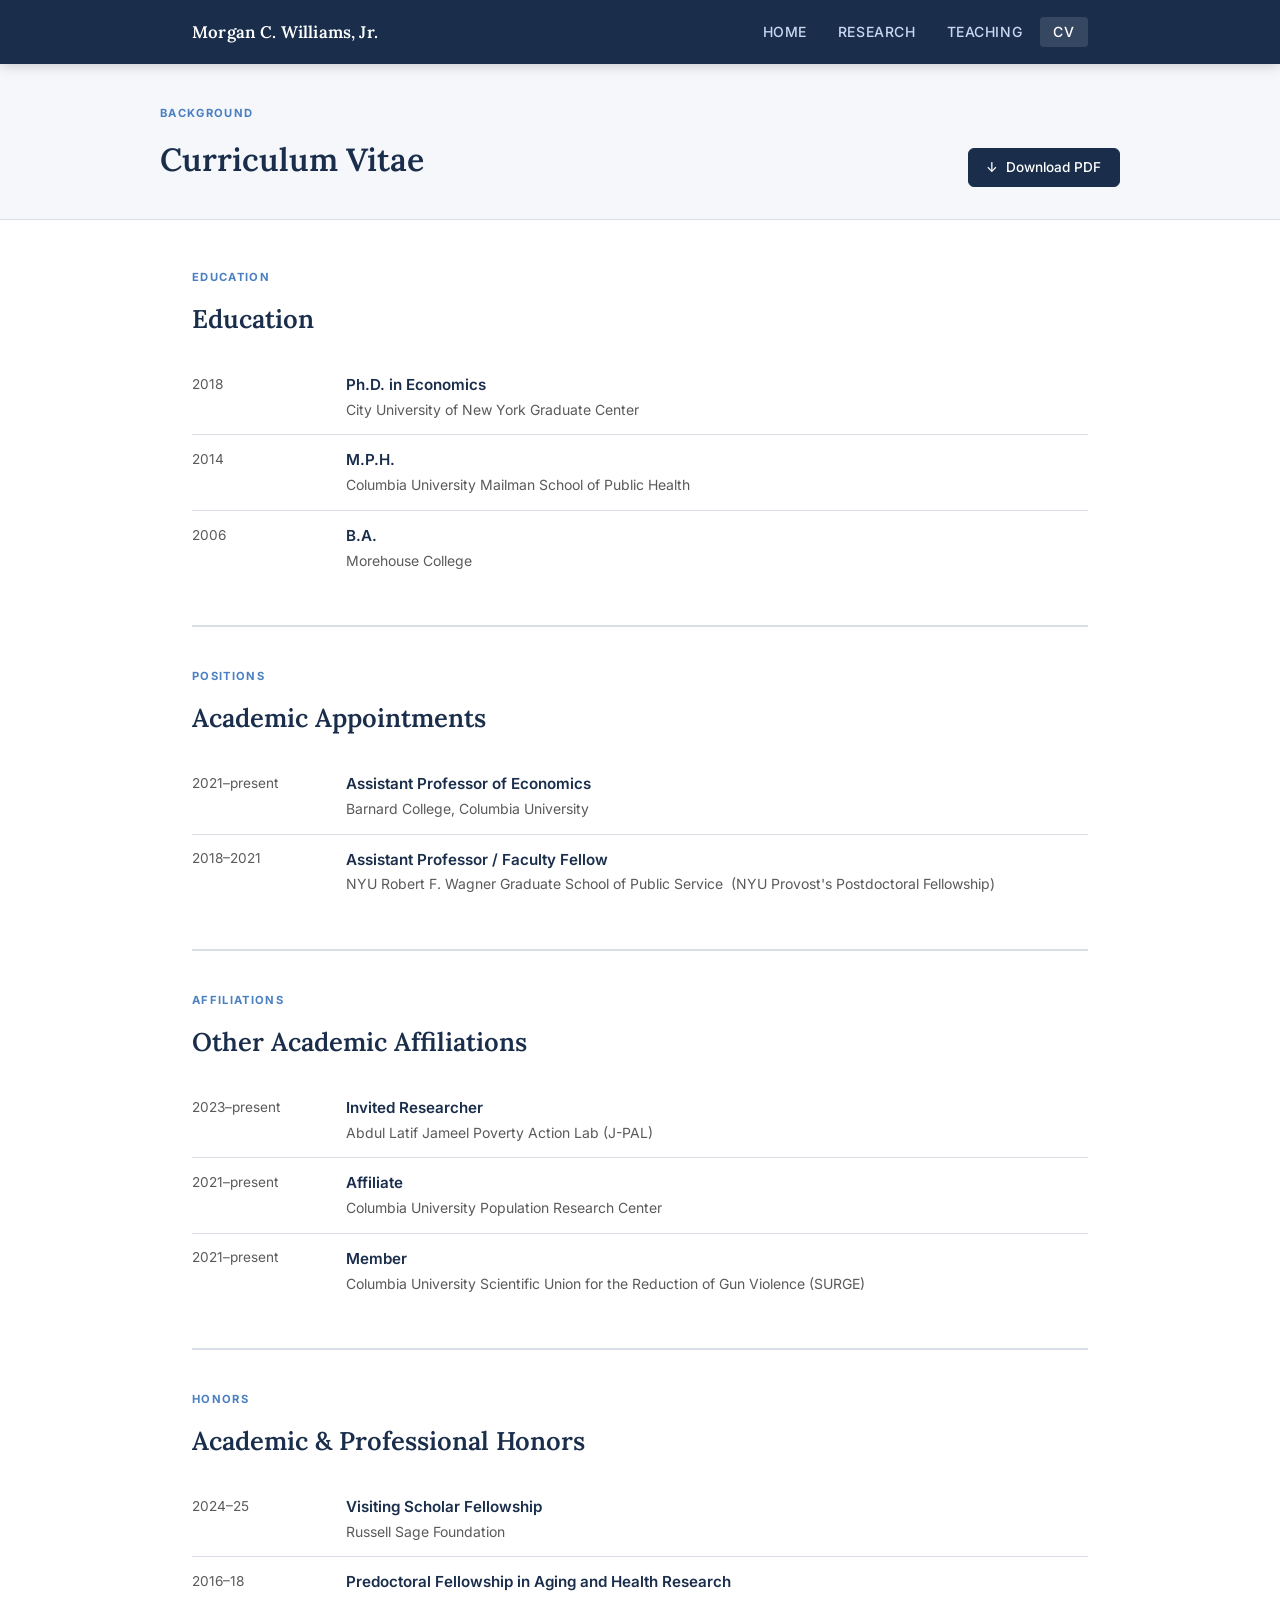
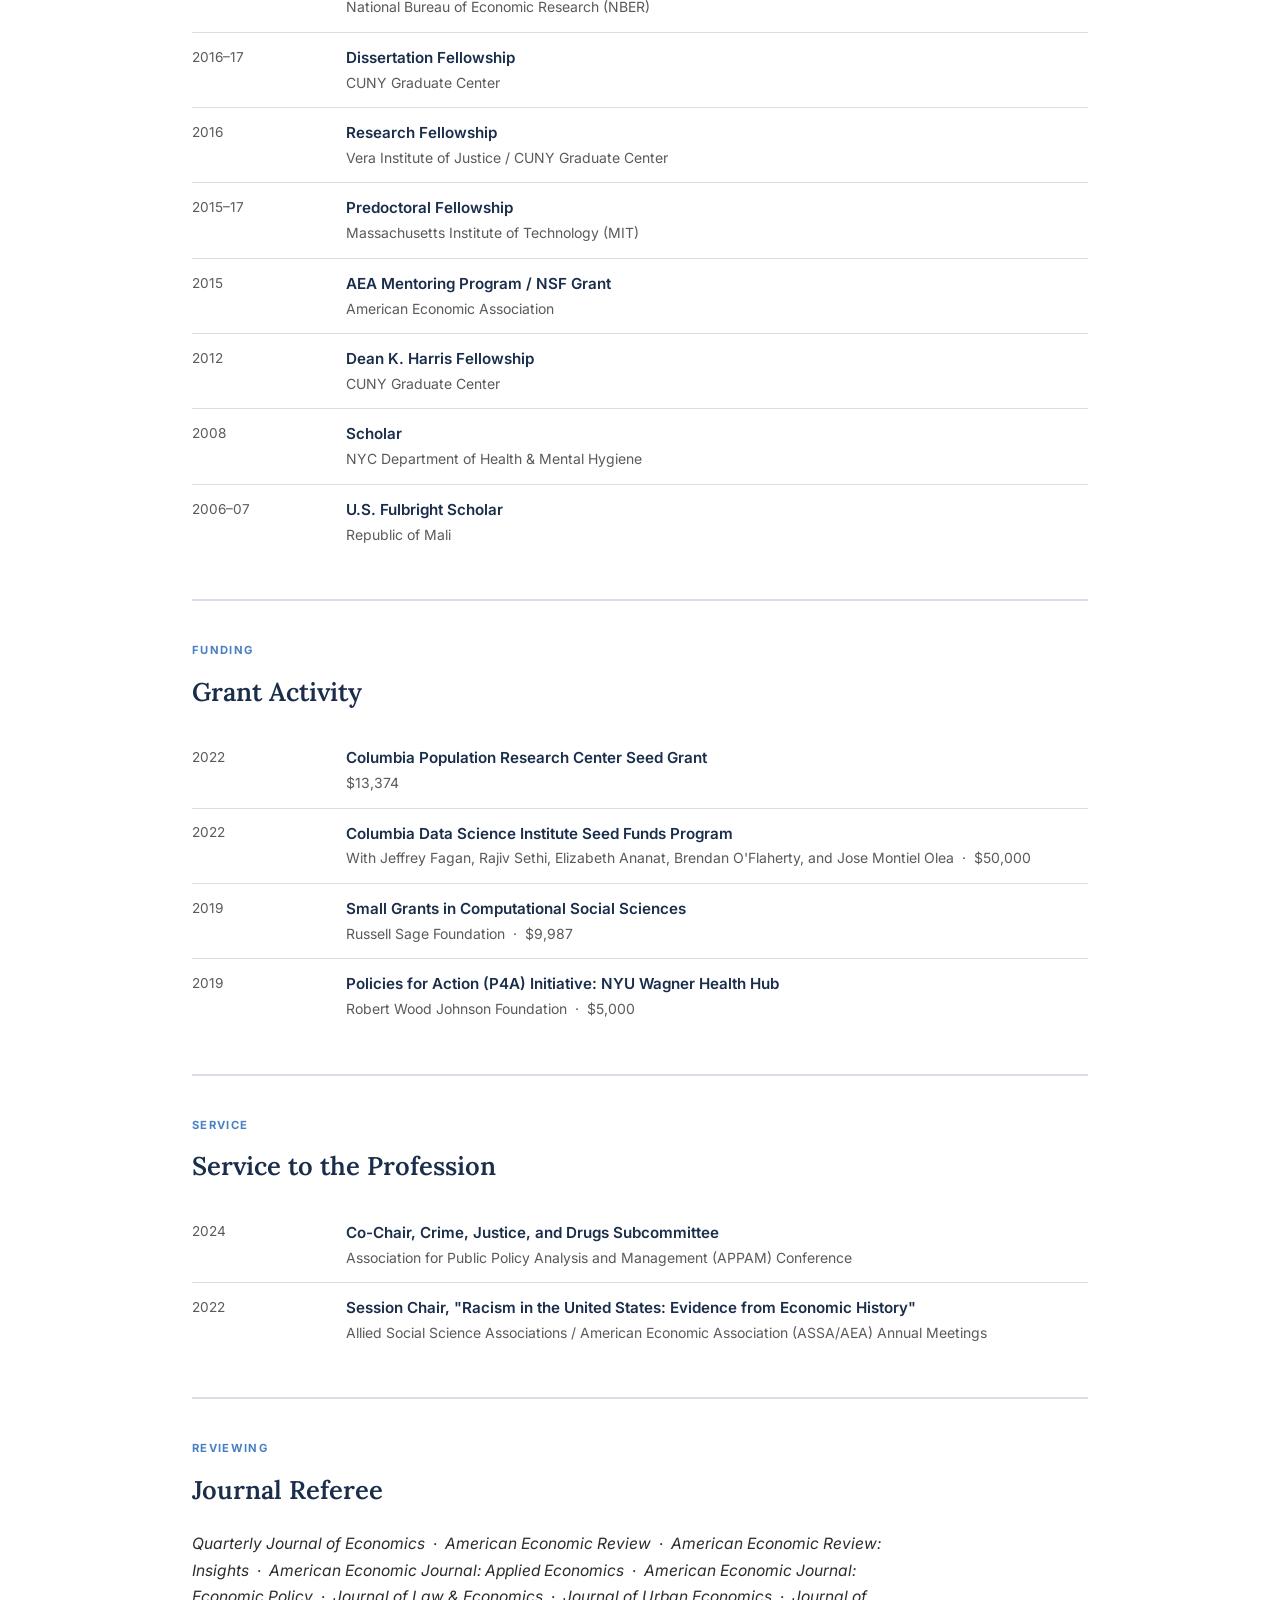
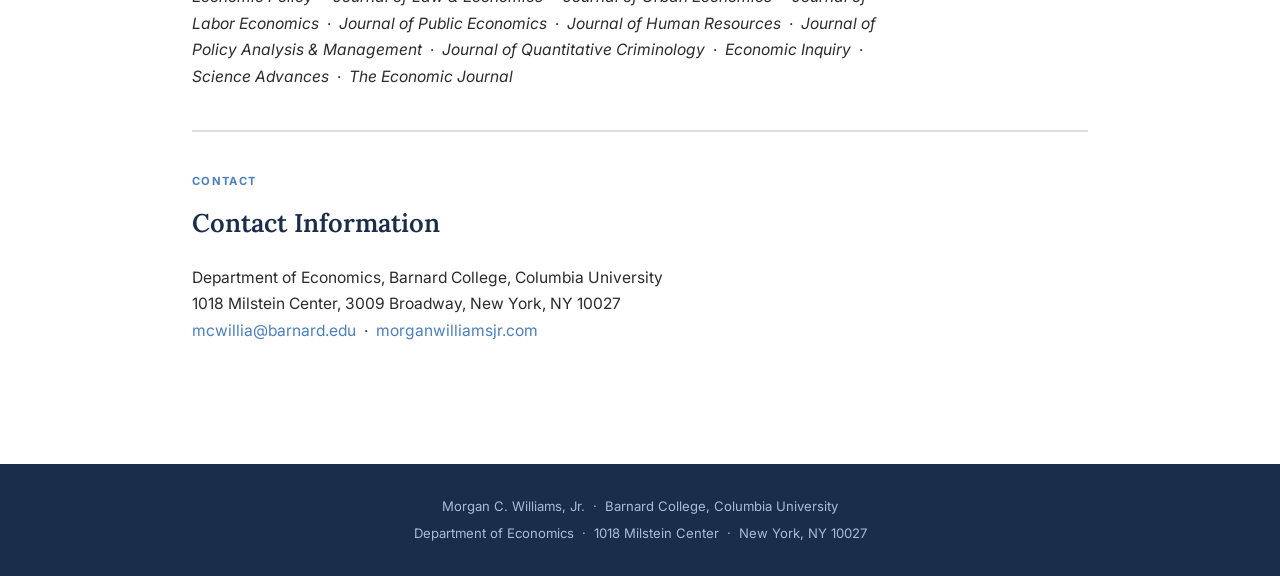
==== cv.html @ 5cbccba2 "Add files via upload" ====
<!DOCTYPE html>
<html lang="en">
<head>
  <meta charset="UTF-8" />
  <meta name="viewport" content="width=device-width, initial-scale=1.0" />
  <title>CV | Morgan C. Williams, Jr.</title>
  <meta name="description" content="Curriculum vitae of Morgan C. Williams, Jr., Assistant Professor of Economics at Barnard College, Columbia University." />
  <link rel="stylesheet" href="assets/css/style.css" />
</head>
<body>

  <!-- ===== Navigation ===== -->
  <nav>
    <div class="nav-inner">
      <a class="nav-brand" href="index.html">Morgan C. Williams, Jr.</a>
      <button class="hamburger" aria-label="Toggle menu">
        <span></span><span></span><span></span>
      </button>
      <ul class="nav-links">
        <li><a href="index.html">Home</a></li>
        <li><a href="research.html">Research</a></li>
        <li><a href="teaching.html">Teaching</a></li>
        <li><a href="cv.html" class="active">CV</a></li>
      </ul>
    </div>
  </nav>

  <!-- ===== Page Header ===== -->
  <div style="background: var(--bg-alt); border-bottom: 1px solid var(--border); padding: 2.5rem 2rem 2rem;">
    <div style="max-width: var(--max-width); margin: 0 auto; display:flex; align-items:flex-end; justify-content:space-between; flex-wrap:wrap; gap:1rem;">
      <div>
        <p class="section-label">Background</p>
        <h1 style="font-family:'Lora',serif; font-size:2rem; color:var(--navy); font-weight:600;">Curriculum Vitae</h1>
      </div>
      <a class="btn btn-primary" href="assets/files/cv.pdf" target="_blank" rel="noopener">
        ↓ &nbsp;Download PDF
      </a>
    </div>
  </div>

  <!-- ===== Main Content ===== -->
  <main class="page-wrapper">

    <!-- Education -->
    <section class="cv-section">
      <p class="section-label">Education</p>
      <h2 class="section-heading">Education</h2>

      <div class="cv-entry">
        <div class="cv-year">2018</div>
        <div class="cv-detail">
          <strong>Ph.D. in Economics</strong>
          <span>City University of New York Graduate Center</span>
        </div>
      </div>

      <div class="cv-entry">
        <div class="cv-year">2014</div>
        <div class="cv-detail">
          <strong>M.P.H.</strong>
          <span>Columbia University Mailman School of Public Health</span>
        </div>
      </div>

      <div class="cv-entry">
        <div class="cv-year">2006</div>
        <div class="cv-detail">
          <strong>B.A.</strong>
          <span>Morehouse College</span>
        </div>
      </div>

    </section>

    <hr class="section-divider" />

    <!-- Academic Positions -->
    <section class="cv-section">
      <p class="section-label">Positions</p>
      <h2 class="section-heading">Academic Appointments</h2>

      <div class="cv-entry">
        <div class="cv-year">2021–present</div>
        <div class="cv-detail">
          <strong>Assistant Professor of Economics</strong>
          <span>Barnard College, Columbia University</span>
        </div>
      </div>

      <div class="cv-entry">
        <div class="cv-year">2018–2021</div>
        <div class="cv-detail">
          <strong>Assistant Professor / Faculty Fellow</strong>
          <span>NYU Robert F. Wagner Graduate School of Public Service &nbsp;(NYU Provost's Postdoctoral Fellowship)</span>
        </div>
      </div>

    </section>

    <hr class="section-divider" />

    <!-- Affiliations -->
    <section class="cv-section">
      <p class="section-label">Affiliations</p>
      <h2 class="section-heading">Other Academic Affiliations</h2>

      <div class="cv-entry">
        <div class="cv-year">2023–present</div>
        <div class="cv-detail">
          <strong>Invited Researcher</strong>
          <span>Abdul Latif Jameel Poverty Action Lab (J-PAL)</span>
        </div>
      </div>

      <div class="cv-entry">
        <div class="cv-year">2021–present</div>
        <div class="cv-detail">
          <strong>Affiliate</strong>
          <span>Columbia University Population Research Center</span>
        </div>
      </div>

      <div class="cv-entry">
        <div class="cv-year">2021–present</div>
        <div class="cv-detail">
          <strong>Member</strong>
          <span>Columbia University Scientific Union for the Reduction of Gun Violence (SURGE)</span>
        </div>
      </div>

    </section>

    <hr class="section-divider" />

    <!-- Fellowships & Honors -->
    <section class="cv-section">
      <p class="section-label">Honors</p>
      <h2 class="section-heading">Academic &amp; Professional Honors</h2>

      <div class="cv-entry">
        <div class="cv-year">2024–25</div>
        <div class="cv-detail">
          <strong>Visiting Scholar Fellowship</strong>
          <span>Russell Sage Foundation</span>
        </div>
      </div>

      <div class="cv-entry">
        <div class="cv-year">2016–18</div>
        <div class="cv-detail">
          <strong>Predoctoral Fellowship in Aging and Health Research</strong>
          <span>National Bureau of Economic Research (NBER)</span>
        </div>
      </div>

      <div class="cv-entry">
        <div class="cv-year">2016–17</div>
        <div class="cv-detail">
          <strong>Dissertation Fellowship</strong>
          <span>CUNY Graduate Center</span>
        </div>
      </div>

      <div class="cv-entry">
        <div class="cv-year">2016</div>
        <div class="cv-detail">
          <strong>Research Fellowship</strong>
          <span>Vera Institute of Justice / CUNY Graduate Center</span>
        </div>
      </div>

      <div class="cv-entry">
        <div class="cv-year">2015–17</div>
        <div class="cv-detail">
          <strong>Predoctoral Fellowship</strong>
          <span>Massachusetts Institute of Technology (MIT)</span>
        </div>
      </div>

      <div class="cv-entry">
        <div class="cv-year">2015</div>
        <div class="cv-detail">
          <strong>AEA Mentoring Program / NSF Grant</strong>
          <span>American Economic Association</span>
        </div>
      </div>

      <div class="cv-entry">
        <div class="cv-year">2012</div>
        <div class="cv-detail">
          <strong>Dean K. Harris Fellowship</strong>
          <span>CUNY Graduate Center</span>
        </div>
      </div>

      <div class="cv-entry">
        <div class="cv-year">2008</div>
        <div class="cv-detail">
          <strong>Scholar</strong>
          <span>NYC Department of Health &amp; Mental Hygiene</span>
        </div>
      </div>

      <div class="cv-entry">
        <div class="cv-year">2006–07</div>
        <div class="cv-detail">
          <strong>U.S. Fulbright Scholar</strong>
          <span>Republic of Mali</span>
        </div>
      </div>

    </section>

    <hr class="section-divider" />

    <!-- Grant Activity -->
    <section class="cv-section">
      <p class="section-label">Funding</p>
      <h2 class="section-heading">Grant Activity</h2>

      <div class="cv-entry">
        <div class="cv-year">2022</div>
        <div class="cv-detail">
          <strong>Columbia Population Research Center Seed Grant</strong>
          <span>$13,374</span>
        </div>
      </div>

      <div class="cv-entry">
        <div class="cv-year">2022</div>
        <div class="cv-detail">
          <strong>Columbia Data Science Institute Seed Funds Program</strong>
          <span>With Jeffrey Fagan, Rajiv Sethi, Elizabeth Ananat, Brendan O'Flaherty, and Jose Montiel Olea &nbsp;·&nbsp; $50,000</span>
        </div>
      </div>

      <div class="cv-entry">
        <div class="cv-year">2019</div>
        <div class="cv-detail">
          <strong>Small Grants in Computational Social Sciences</strong>
          <span>Russell Sage Foundation &nbsp;·&nbsp; $9,987</span>
        </div>
      </div>

      <div class="cv-entry">
        <div class="cv-year">2019</div>
        <div class="cv-detail">
          <strong>Policies for Action (P4A) Initiative: NYU Wagner Health Hub</strong>
          <span>Robert Wood Johnson Foundation &nbsp;·&nbsp; $5,000</span>
        </div>
      </div>

    </section>

    <hr class="section-divider" />

    <!-- Service -->
    <section class="cv-section">
      <p class="section-label">Service</p>
      <h2 class="section-heading">Service to the Profession</h2>

      <div class="cv-entry">
        <div class="cv-year">2024</div>
        <div class="cv-detail">
          <strong>Co-Chair, Crime, Justice, and Drugs Subcommittee</strong>
          <span>Association for Public Policy Analysis and Management (APPAM) Conference</span>
        </div>
      </div>

      <div class="cv-entry">
        <div class="cv-year">2022</div>
        <div class="cv-detail">
          <strong>Session Chair, "Racism in the United States: Evidence from Economic History"</strong>
          <span>Allied Social Science Associations / American Economic Association (ASSA/AEA) Annual Meetings</span>
        </div>
      </div>

    </section>

    <hr class="section-divider" />

    <!-- Journal Referee -->
    <section class="cv-section">
      <p class="section-label">Reviewing</p>
      <h2 class="section-heading">Journal Referee</h2>
      <div class="bio-text">
        <p>
          <em>Quarterly Journal of Economics</em> &nbsp;·&nbsp;
          <em>American Economic Review</em> &nbsp;·&nbsp;
          <em>American Economic Review: Insights</em> &nbsp;·&nbsp;
          <em>American Economic Journal: Applied Economics</em> &nbsp;·&nbsp;
          <em>American Economic Journal: Economic Policy</em> &nbsp;·&nbsp;
          <em>Journal of Law &amp; Economics</em> &nbsp;·&nbsp;
          <em>Journal of Urban Economics</em> &nbsp;·&nbsp;
          <em>Journal of Labor Economics</em> &nbsp;·&nbsp;
          <em>Journal of Public Economics</em> &nbsp;·&nbsp;
          <em>Journal of Human Resources</em> &nbsp;·&nbsp;
          <em>Journal of Policy Analysis &amp; Management</em> &nbsp;·&nbsp;
          <em>Journal of Quantitative Criminology</em> &nbsp;·&nbsp;
          <em>Economic Inquiry</em> &nbsp;·&nbsp;
          <em>Science Advances</em> &nbsp;·&nbsp;
          <em>The Economic Journal</em>
        </p>
      </div>
    </section>

    <hr class="section-divider" />

    <!-- Contact -->
    <section class="cv-section">
      <p class="section-label">Contact</p>
      <h2 class="section-heading">Contact Information</h2>
      <div class="bio-text">
        <p>
          Department of Economics, Barnard College, Columbia University<br />
          1018 Milstein Center, 3009 Broadway, New York, NY 10027<br />
          <a href="mailto:mcwillia@barnard.edu">mcwillia@barnard.edu</a> &nbsp;·&nbsp;
          <a href="http://morganwilliamsjr.com" target="_blank" rel="noopener">morganwilliamsjr.com</a>
        </p>
      </div>
    </section>

  </main>

  <!-- ===== Footer ===== -->
  <footer>
    <p>Morgan C. Williams, Jr. &nbsp;·&nbsp; Barnard College, Columbia University</p>
    <p style="margin-top:0.4rem;">
      Department of Economics &nbsp;·&nbsp; 1018 Milstein Center &nbsp;·&nbsp; New York, NY 10027
    </p>
  </footer>

  <script src="assets/js/main.js"></script>
</body>
</html>
---- assets/css/style.css ----
/* ============================================================
   Morgan C. Williams, Jr. — Academic Website
   Stylesheet
   ============================================================ */

/* ---------- Google Fonts ---------- */
@import url('https://fonts.googleapis.com/css2?family=Inter:wght@300;400;500;600;700&family=Lora:ital,wght@0,400;0,600;1,400&display=swap');

/* ---------- CSS Variables ---------- */
:root {
  --navy:       #1a2e4c;
  --navy-light: #2a4470;
  --accent:     #4a7fc1;
  --accent-hover: #3668a8;
  --text:       #2c2c2c;
  --text-light: #5a5a5a;
  --border:     #d8dde6;
  --bg:         #ffffff;
  --bg-alt:     #f5f7fa;
  --bg-card:    #ffffff;
  --max-width:  960px;
  --nav-height: 64px;
}

/* ---------- Reset & Base ---------- */
*, *::before, *::after { box-sizing: border-box; margin: 0; padding: 0; }

html { scroll-behavior: smooth; font-size: 16px; }

body {
  font-family: 'Inter', sans-serif;
  color: var(--text);
  background: var(--bg);
  line-height: 1.7;
  -webkit-font-smoothing: antialiased;
}

a {
  color: var(--accent);
  text-decoration: none;
  transition: color 0.2s;
}
a:hover { color: var(--accent-hover); text-decoration: underline; }

img { max-width: 100%; display: block; }

/* ---------- Navigation ---------- */
nav {
  position: sticky;
  top: 0;
  z-index: 100;
  background: var(--navy);
  height: var(--nav-height);
  display: flex;
  align-items: center;
  box-shadow: 0 2px 12px rgba(0,0,0,0.18);
}

.nav-inner {
  max-width: var(--max-width);
  width: 100%;
  margin: 0 auto;
  padding: 0 2rem;
  display: flex;
  align-items: center;
  justify-content: space-between;
}

.nav-brand {
  font-family: 'Lora', serif;
  font-size: 1.05rem;
  font-weight: 600;
  color: #ffffff;
  letter-spacing: 0.01em;
  white-space: nowrap;
}
.nav-brand:hover { color: #c8d8f0; text-decoration: none; }

.nav-links {
  display: flex;
  list-style: none;
  gap: 0.25rem;
}

.nav-links a {
  color: #c8d8f0;
  font-size: 0.875rem;
  font-weight: 500;
  letter-spacing: 0.04em;
  text-transform: uppercase;
  padding: 0.4rem 0.85rem;
  border-radius: 4px;
  transition: background 0.2s, color 0.2s;
}
.nav-links a:hover,
.nav-links a.active {
  background: rgba(255,255,255,0.12);
  color: #ffffff;
  text-decoration: none;
}

/* Hamburger (mobile) */
.hamburger {
  display: none;
  flex-direction: column;
  gap: 5px;
  cursor: pointer;
  background: none;
  border: none;
  padding: 0.25rem;
}
.hamburger span {
  display: block;
  width: 24px;
  height: 2px;
  background: #c8d8f0;
  border-radius: 2px;
  transition: all 0.3s;
}

/* ---------- Page Wrapper ---------- */
.page-wrapper {
  max-width: var(--max-width);
  margin: 0 auto;
  padding: 3rem 2rem 5rem;
}

/* ---------- Hero (Homepage) ---------- */
.hero {
  display: grid;
  grid-template-columns: 200px 1fr;
  gap: 3rem;
  align-items: start;
  padding: 3.5rem 2rem 3rem;
  max-width: var(--max-width);
  margin: 0 auto;
}

.hero-photo {
  width: 200px;
  height: 200px;
  border-radius: 50%;
  object-fit: cover;
  object-position: center top;
  border: 4px solid var(--border);
  box-shadow: 0 4px 20px rgba(0,0,0,0.12);
}

.hero-photo-placeholder {
  width: 200px;
  height: 200px;
  border-radius: 50%;
  background: var(--bg-alt);
  border: 4px solid var(--border);
  display: flex;
  align-items: center;
  justify-content: center;
  color: var(--text-light);
  font-size: 0.8rem;
  text-align: center;
}

.hero-name {
  font-family: 'Lora', serif;
  font-size: 2.2rem;
  font-weight: 600;
  color: var(--navy);
  line-height: 1.2;
  margin-bottom: 0.4rem;
}

.hero-title {
  font-size: 1rem;
  color: var(--accent);
  font-weight: 500;
  margin-bottom: 0.2rem;
}

.hero-affiliation {
  font-size: 0.95rem;
  color: var(--text-light);
  margin-bottom: 1.5rem;
}

.hero-links {
  display: flex;
  flex-wrap: wrap;
  gap: 0.6rem;
  margin-bottom: 2rem;
}

.btn {
  display: inline-flex;
  align-items: center;
  gap: 0.4rem;
  padding: 0.45rem 1.1rem;
  border-radius: 6px;
  font-size: 0.85rem;
  font-weight: 500;
  transition: all 0.2s;
  text-decoration: none !important;
}

.btn-primary {
  background: var(--navy);
  color: #fff;
  border: 1.5px solid var(--navy);
}
.btn-primary:hover { background: var(--navy-light); border-color: var(--navy-light); color: #fff; }

.btn-outline {
  background: transparent;
  color: var(--navy);
  border: 1.5px solid var(--navy);
}
.btn-outline:hover { background: var(--navy); color: #fff; }

/* ---------- Section Headers ---------- */
.section-divider {
  border: none;
  border-top: 2px solid var(--border);
  margin: 2.5rem 0;
}

.section-label {
  font-size: 0.7rem;
  font-weight: 700;
  letter-spacing: 0.12em;
  text-transform: uppercase;
  color: var(--accent);
  margin-bottom: 0.6rem;
}

h2.section-heading {
  font-family: 'Lora', serif;
  font-size: 1.6rem;
  font-weight: 600;
  color: var(--navy);
  margin-bottom: 1.25rem;
}

h3.subsection-heading {
  font-family: 'Lora', serif;
  font-size: 1.15rem;
  font-weight: 600;
  color: var(--navy);
  margin-bottom: 0.8rem;
}

/* ---------- Bio / Body Text ---------- */
.bio-text p {
  font-size: 0.975rem;
  color: var(--text);
  margin-bottom: 1rem;
  max-width: 72ch;
}

/* ---------- Info Box (contact, sabbatical notice) ---------- */
.info-box {
  background: var(--bg-alt);
  border-left: 4px solid var(--accent);
  border-radius: 0 6px 6px 0;
  padding: 1rem 1.25rem;
  font-size: 0.9rem;
  color: var(--text);
  margin-bottom: 1.5rem;
}
.info-box strong { color: var(--navy); }

/* ---------- Research Page ---------- */
.paper-list { list-style: none; }

.paper-item {
  padding: 1.5rem 0;
  border-bottom: 1px solid var(--border);
}
.paper-item:last-child { border-bottom: none; }

.paper-title {
  font-family: 'Lora', serif;
  font-size: 1.05rem;
  font-weight: 600;
  color: var(--navy);
  margin-bottom: 0.3rem;
  line-height: 1.4;
}

.paper-meta {
  font-size: 0.85rem;
  color: var(--text-light);
  margin-bottom: 0.6rem;
}
.paper-meta em { font-style: italic; }

.paper-abstract {
  font-size: 0.9rem;
  color: var(--text);
  line-height: 1.65;
  margin-bottom: 0.75rem;
  max-width: 72ch;
}

.paper-links {
  display: flex;
  flex-wrap: wrap;
  gap: 0.5rem;
}

.tag {
  display: inline-block;
  padding: 0.25rem 0.7rem;
  border-radius: 4px;
  font-size: 0.75rem;
  font-weight: 600;
  letter-spacing: 0.03em;
}
.tag-published  { background: #e8f0fe; color: #1a56cc; }
.tag-working    { background: #fef3c7; color: #92400e; }
.tag-progress   { background: #ede9fe; color: #5b21b6; }
.tag-forthcoming { background: #d1fae5; color: #065f46; }

.paper-link-btn {
  font-size: 0.8rem;
  color: var(--accent);
  border: 1px solid var(--accent);
  border-radius: 4px;
  padding: 0.2rem 0.65rem;
  transition: all 0.2s;
}
.paper-link-btn:hover {
  background: var(--accent);
  color: #fff;
  text-decoration: none;
}

/* ---------- Teaching Page ---------- */
.course-item {
  padding: 1.5rem 0;
  border-bottom: 1px solid var(--border);
}
.course-item:last-child { border-bottom: none; }

.course-title {
  font-family: 'Lora', serif;
  font-size: 1.05rem;
  font-weight: 600;
  color: var(--navy);
  margin-bottom: 0.3rem;
}

.course-meta {
  font-size: 0.85rem;
  color: var(--text-light);
  margin-bottom: 0.5rem;
}

.course-desc {
  font-size: 0.9rem;
  color: var(--text);
  max-width: 72ch;
  line-height: 1.65;
}

/* ---------- CV Page ---------- */
.cv-section { margin-bottom: 2.5rem; }

.cv-entry {
  display: grid;
  grid-template-columns: 130px 1fr;
  gap: 0 1.5rem;
  padding: 0.75rem 0;
  border-bottom: 1px solid var(--border);
  font-size: 0.9rem;
}
.cv-entry:last-child { border-bottom: none; }

.cv-year {
  color: var(--text-light);
  font-size: 0.85rem;
  padding-top: 0.05rem;
}

.cv-detail strong {
  display: block;
  color: var(--navy);
  font-weight: 600;
  font-size: 0.95rem;
}

.cv-detail span {
  color: var(--text-light);
  font-size: 0.875rem;
}

/* ---------- Footer ---------- */
footer {
  background: var(--navy);
  color: #a8bcd8;
  text-align: center;
  padding: 2rem;
  font-size: 0.82rem;
  line-height: 1.6;
}
footer a { color: #c8d8f0; }
footer a:hover { color: #fff; }

/* ---------- Responsive ---------- */
@media (max-width: 700px) {
  .hamburger { display: flex; }

  .nav-links {
    display: none;
    flex-direction: column;
    position: absolute;
    top: var(--nav-height);
    left: 0; right: 0;
    background: var(--navy);
    padding: 1rem 1.5rem 1.5rem;
    gap: 0.1rem;
    box-shadow: 0 6px 20px rgba(0,0,0,0.2);
  }
  .nav-links.open { display: flex; }
  .nav-links a { font-size: 0.95rem; padding: 0.6rem 0.75rem; }

  .hero {
    grid-template-columns: 1fr;
    text-align: center;
    padding: 2rem 1.25rem;
  }
  .hero-photo, .hero-photo-placeholder {
    margin: 0 auto;
  }
  .hero-links { justify-content: center; }
  .bio-text p { max-width: 100%; }

  .page-wrapper { padding: 2rem 1.25rem 4rem; }

  .cv-entry { grid-template-columns: 1fr; gap: 0.1rem; }
  .cv-year { color: var(--accent); font-size: 0.8rem; }
}
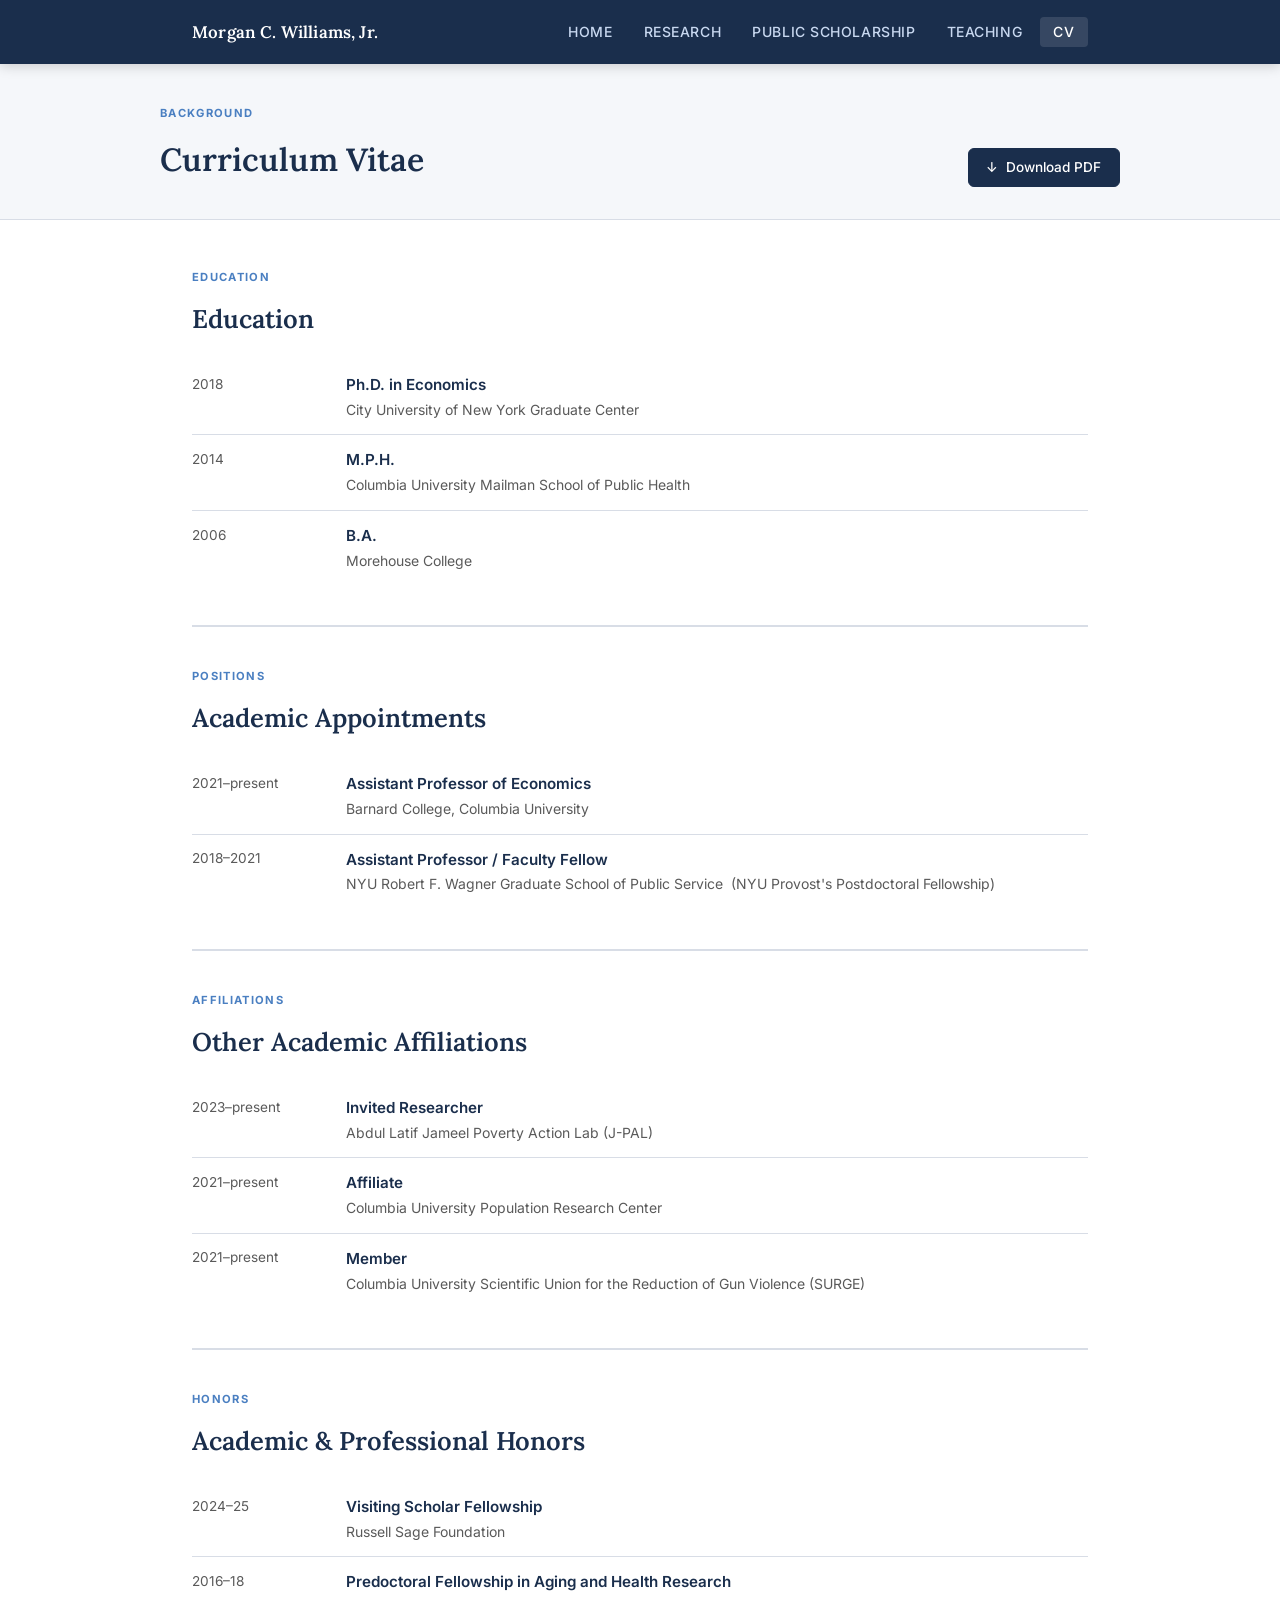
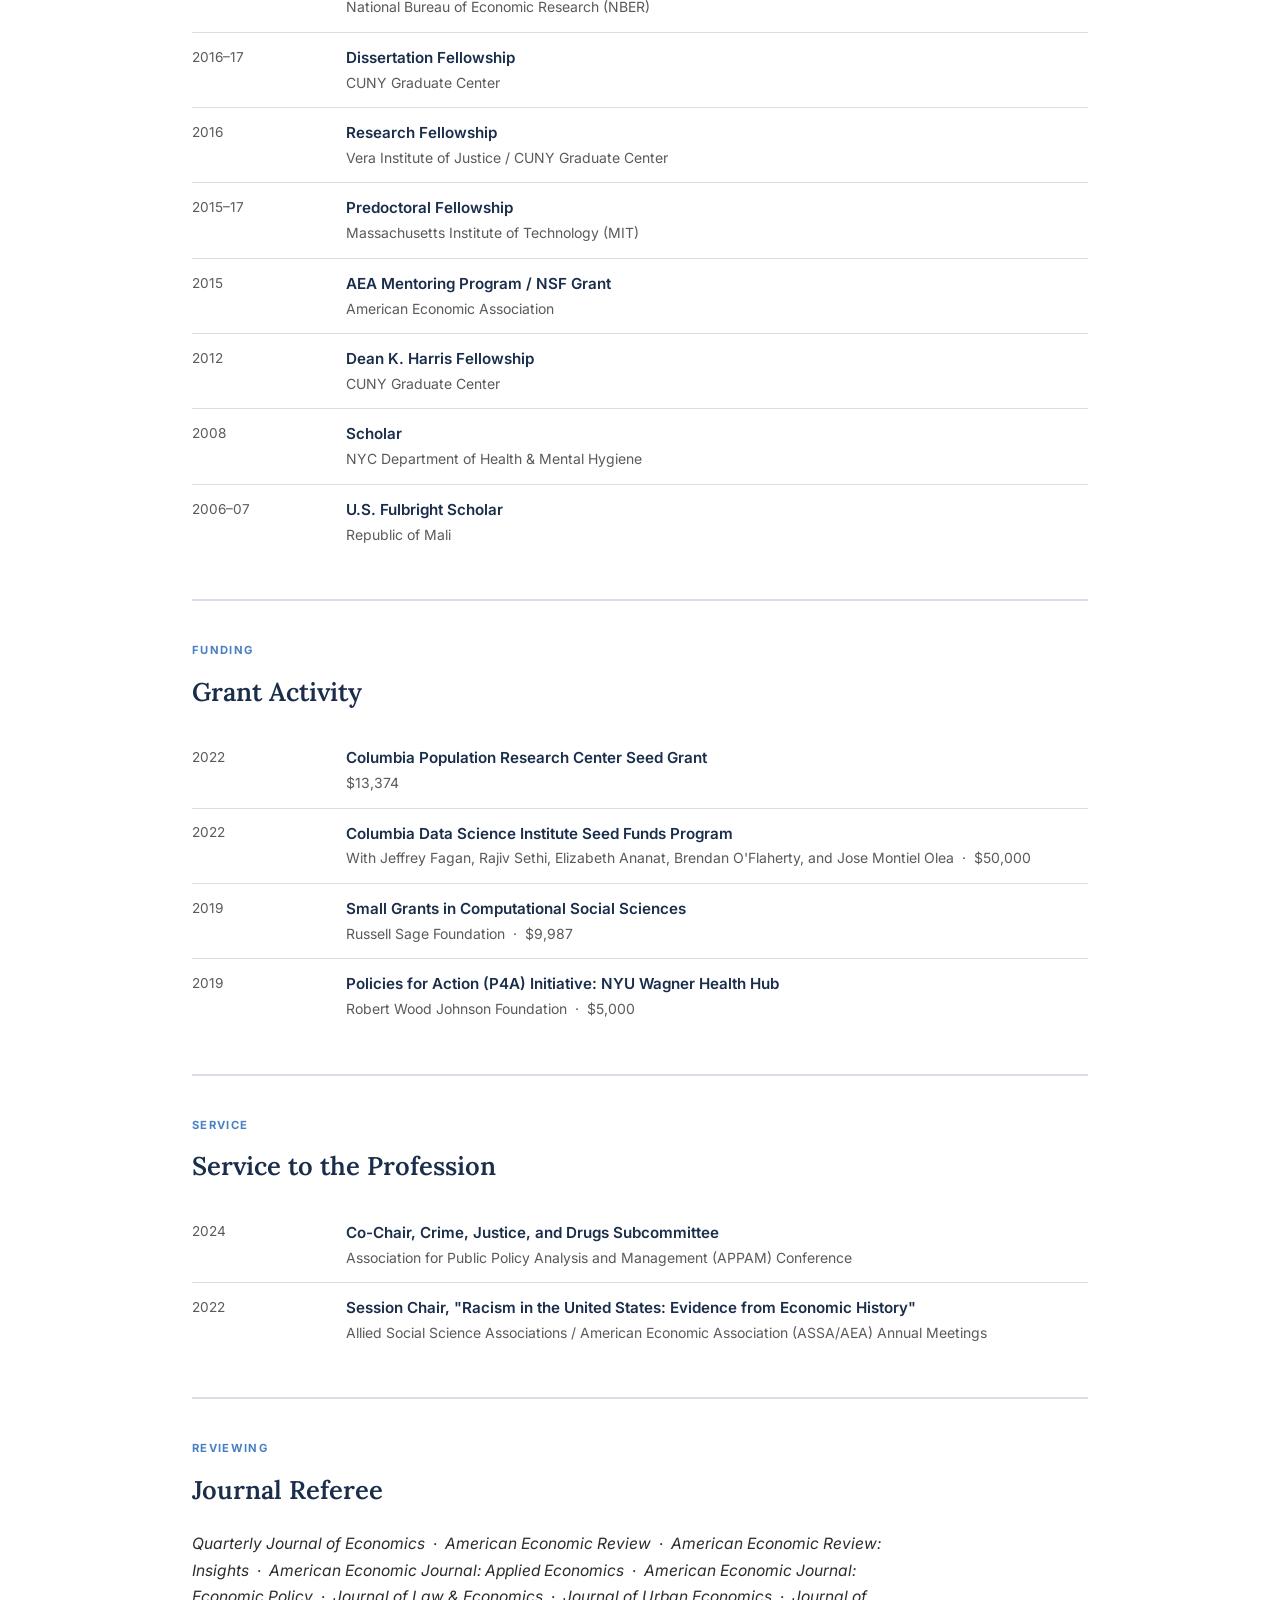
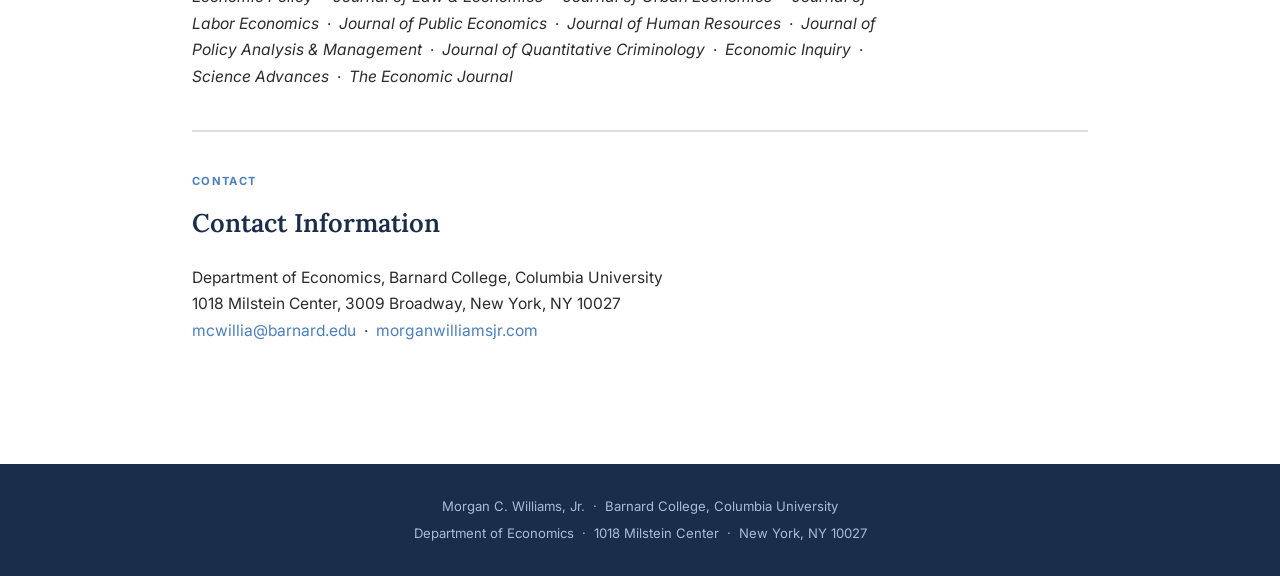
==== commit a54827e4: "Add Public Scholarship to nav" ====
--- a/cv.html
+++ b/cv.html
@@ -19,6 +19,7 @@
       <ul class="nav-links">
         <li><a href="index.html">Home</a></li>
         <li><a href="research.html">Research</a></li>
+        <li><a href="public-scholarship.html">Public Scholarship</a></li>
         <li><a href="teaching.html">Teaching</a></li>
         <li><a href="cv.html" class="active">CV</a></li>
       </ul>
--- a/assets/css/style.css
+++ b/assets/css/style.css
@@ -318,6 +318,16 @@
 .tag-working    { background: #fef3c7; color: #92400e; }
 .tag-progress   { background: #ede9fe; color: #5b21b6; }
 .tag-forthcoming { background: #d1fae5; color: #065f46; }
+.tag-media      { background: #fff1f2; color: #be123c; }
+.tag-links      { background: #dbeafe; color: #1d4ed8; }
+
+.paper-media {
+  display: flex;
+  flex-wrap: wrap;
+  gap: 0.4rem;
+  align-items: center;
+  margin-top: 0.5rem;
+}
 
 .paper-link-btn {
   font-size: 0.8rem;
